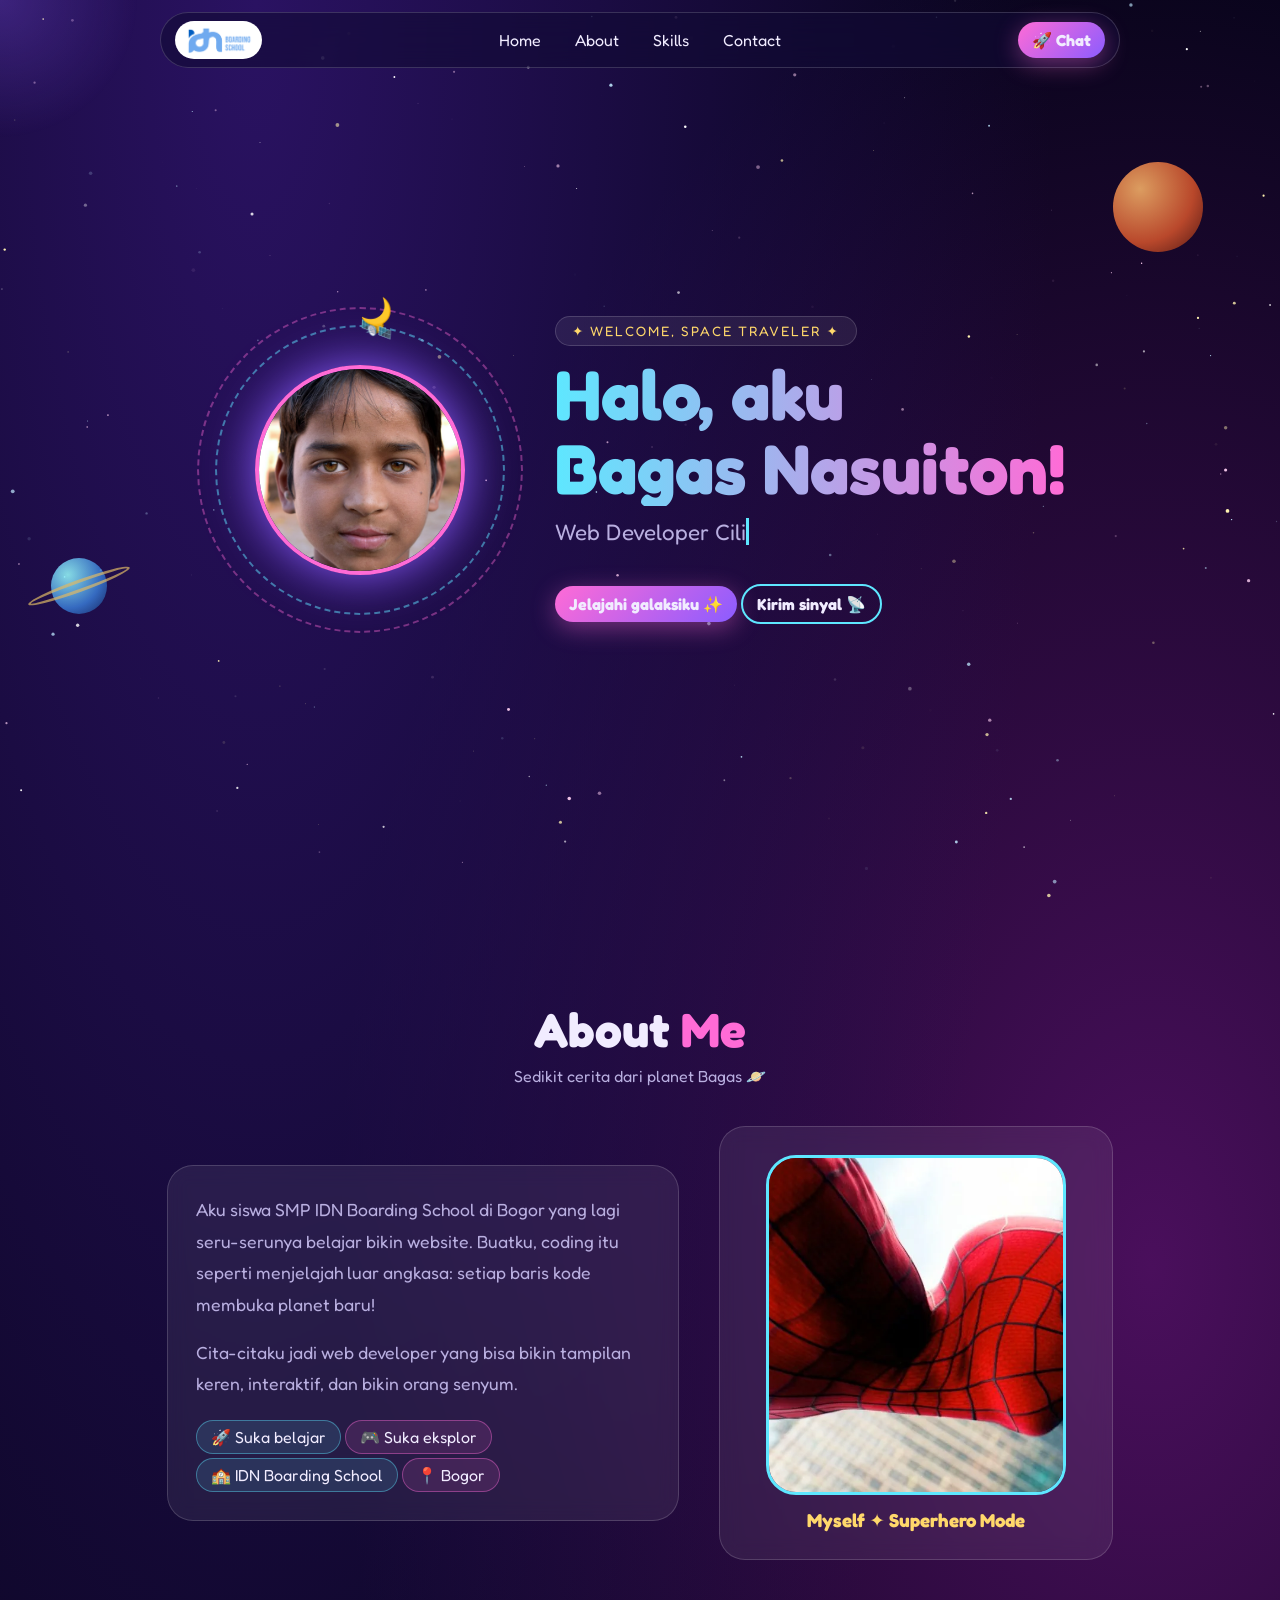
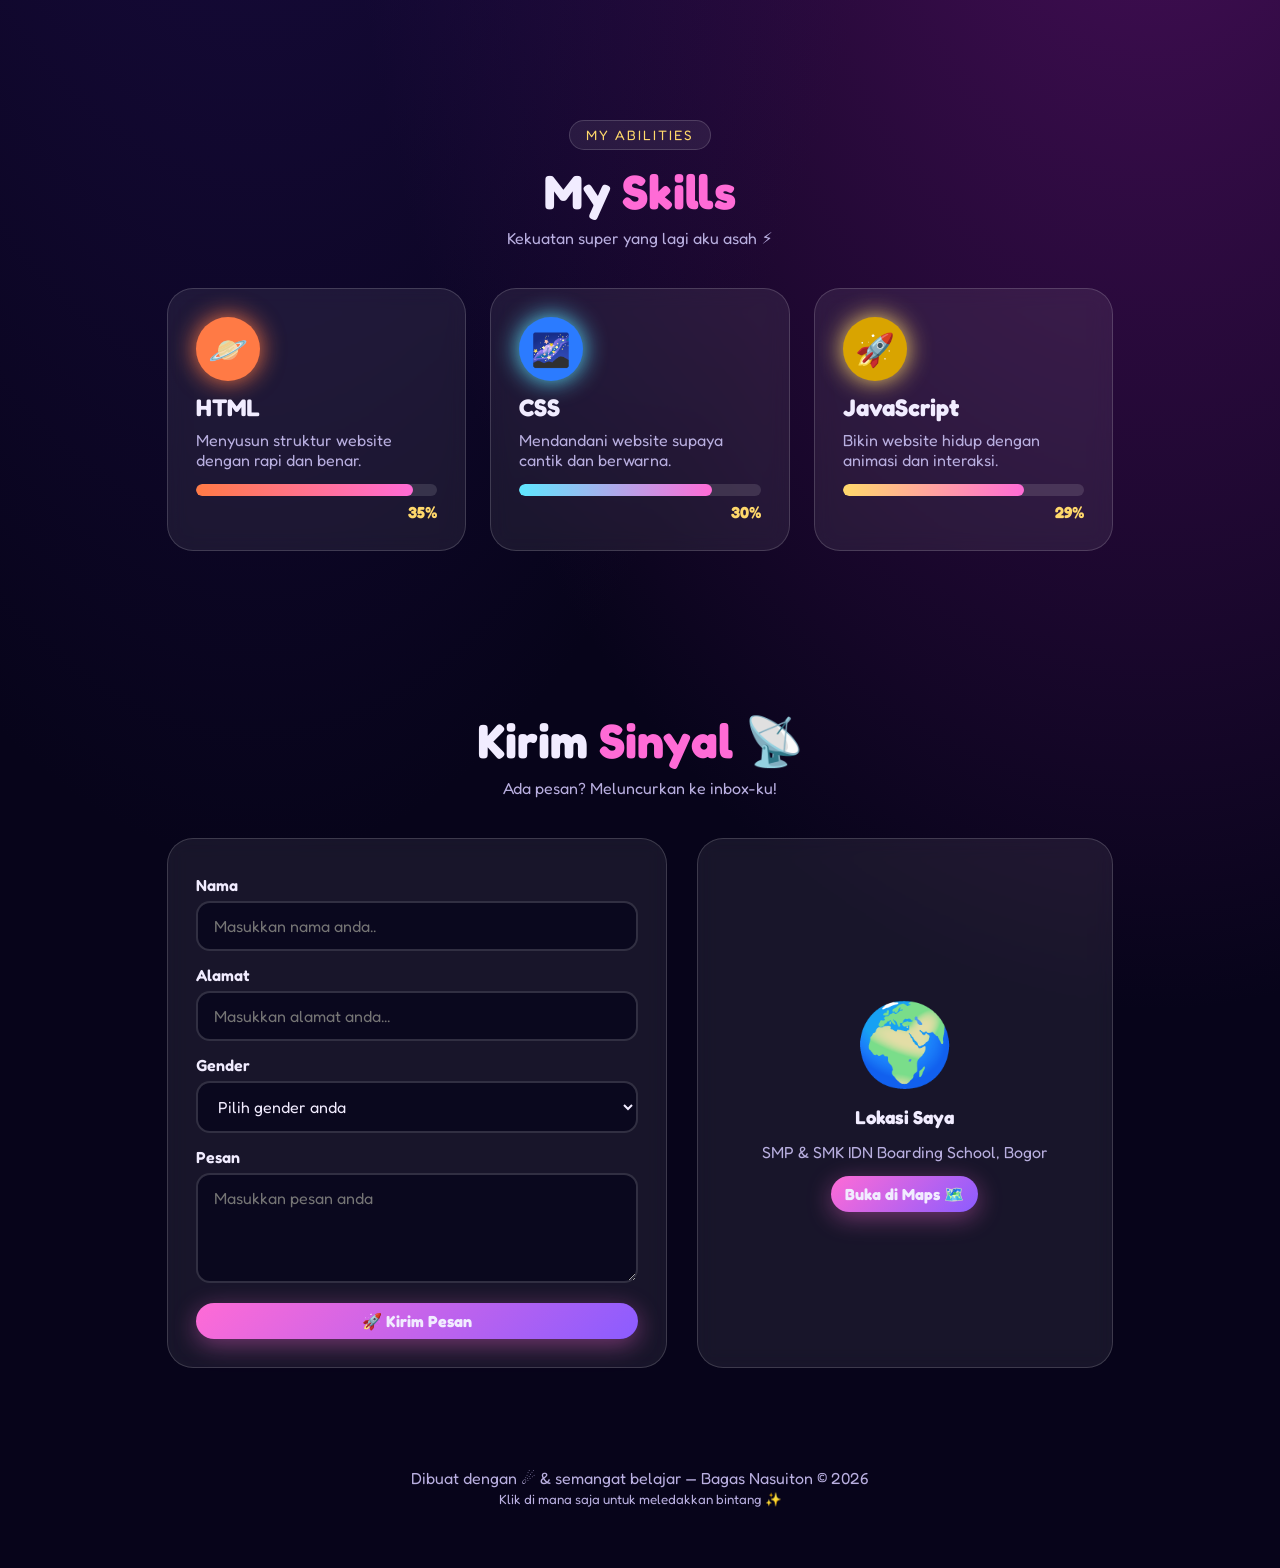
==== index.html @ 8c86d559 "first commit" ====
<!DOCTYPE html>
<html lang="id"><head><meta charset="UTF-8">
<meta name="viewport" content="width=device-width, initial-scale=1, viewport-fit=cover">
<title>Bagas Nasuiton — Galaxy Portfolio</title>
<link href="https://fonts.googleapis.com/css2?family=Fredoka:wght@400;600;700&display=swap" rel="stylesheet">
<link rel="stylesheet" href="style.css"></head><body>
<canvas id="stars"></canvas><div class="glow" id="glow"></div>
<div class="planet p1"></div><div class="planet p2"></div>
<nav><a class="logo" href="#home"><img src="images/logo-idn.png" alt="IDN"></a>
<div class="menu"><a href="#home">Home</a><a href="#about">About</a><a href="#skills">Skills</a><a href="#contact">Contact</a></div>
<a class="btn" href="https://wa.me/6289639154877?text=Halo%20saya%20dari%20website" target="_blank" rel="noopener">🚀 Chat</a></nav>
<main>
<section id="home" class="hero">
<div class="orbit"><div class="ring"><i>🛰️</i></div><div class="ring r2"><i>🌙</i></div><img class="av" src="images/profil.jpg" alt="Foto Bagas"></div>
<div><span class="tag">✦ WELCOME, SPACE TRAVELER ✦</span>
<h1>Halo, aku<br>Bagas Nasuiton!</h1>
<p class="t"><span id="typed"></span><span class="cur"></span></p>
<a class="btn" href="#about">Jelajahi galaksiku ✨</a> <a class="btn ghost" href="#contact">Kirim sinyal 📡</a></div>
</section>
<section id="about"><h2 class="sec rev">About <span>Me</span></h2><p class="sub rev">Sedikit cerita dari planet Bagas 🪐</p>
<div class="about"><div class="glass rev tilt"><p>Aku siswa SMP IDN Boarding School di Bogor yang lagi seru-serunya belajar bikin website. Buatku, coding itu seperti menjelajah luar angkasa: setiap baris kode membuka planet baru!</p><p>Cita-citaku jadi web developer yang bisa bikin tampilan keren, interaktif, dan bikin orang senyum.</p>
<div class="chips"><span>🚀 Suka belajar</span><span>🎮 Suka eksplor</span><span>🏫 IDN Boarding School</span><span>📍 Bogor</span></div></div>
<div class="glass me rev tilt"><img src="images/spiderman.webp" alt="Myself"><h3>Myself ✦ Superhero Mode</h3></div></div></section>
<section id="skills"><p style="text-align:center"><span class="tag">MY ABILITIES</span></p><h2 class="sec rev">My <span>Skills</span></h2><p class="sub rev">Kekuatan super yang lagi aku asah ⚡</p>
<div class="grid">
<div class="glass sk rev tilt" style="--c:#ff7a45"><div class="ic" style="background:#ff7a45"><b>🪐</b></div><h3>HTML</h3><p>Menyusun struktur website dengan rapi dan benar.</p><div class="bar"><div data-w="90"></div></div><div class="pc" data-n="90">0%</div></div>
<div class="glass sk rev tilt" style="--c:#5ee7ff"><div class="ic" style="background:#2b7bff"><b>🌌</b></div><h3>CSS</h3><p>Mendandani website supaya cantik dan berwarna.</p><div class="bar"><div data-w="80"></div></div><div class="pc" data-n="80">0%</div></div>
<div class="glass sk rev tilt" style="--c:#ffd86b"><div class="ic" style="background:#d9a400"><b>🚀</b></div><h3>JavaScript</h3><p>Bikin website hidup dengan animasi dan interaksi.</p><div class="bar"><div data-w="75"></div></div><div class="pc" data-n="75">0%</div></div>
</div></section>
<section id="contact"><h2 class="sec rev">Kirim <span>Sinyal</span> 📡</h2><p class="sub rev">Ada pesan? Meluncurkan ke inbox-ku!</p>
<div class="contact"><div class="glass rev"><form action="https://formsubmit.co/dion@idn.sch.id" method="POST">
<label>Nama</label><input type="text" name="nama" placeholder="Masukkan nama anda..">
<label>Alamat</label><input type="text" name="alamat" placeholder="Masukkan alamat anda...">
<label>Gender</label><select name="jenis_kelamin"><option>Pilih gender anda</option><option value="Pria">Pria</option><option value="Wanita">Wanita</option></select>
<label>Pesan</label><textarea name="pesan" placeholder="Masukkan pesan anda"></textarea>
<button class="btn" type="submit">🚀 Kirim Pesan</button></form></div>
<div class="glass loc rev"><div class="big">🌍</div><h3>Lokasi Saya</h3><p style="color:var(--mut)">SMP &amp; SMK IDN Boarding School, Bogor</p>
<a class="btn" target="_blank" rel="noopener" href="https://www.google.com/maps/search/?api=1&query=SMP+%26+SMK+IDN+Boarding+School">Buka di Maps 🗺️</a></div></div></section>
</main>
<footer>Dibuat dengan ☄️ & semangat belajar — Bagas Nasuiton © 2026<br><small>Klik di mana saja untuk meledakkan bintang ✨</small></footer>
<script src="script.js"></script></body></html>
---- style.css ----
:root{color-scheme:dark;--bg:#07041a;--bg2:#120a35;--card:rgba(255,255,255,.07);--line:rgba(255,255,255,.16);--tx:#f1ecff;--mut:#b9afe0;--pink:#ff6bd6;--cyan:#5ee7ff;--gold:#ffd86b;--vio:#8b5cff;box-sizing:border-box;padding-top:env(safe-area-inset-top,0px);padding-bottom:env(safe-area-inset-bottom,0px)}
html{scroll-behavior:smooth;scroll-padding-top:90px}
*{margin:0;padding:0;box-sizing:inherit}
body{background:radial-gradient(ellipse at 20% 0,#2a1262 0,transparent 55%),radial-gradient(ellipse at 90% 40%,#4a0f5c 0,transparent 50%),var(--bg);color:var(--tx);font-family:'Fredoka',system-ui,sans-serif;overflow-x:hidden;min-height:100%}
#stars{position:fixed;inset:0;z-index:0;pointer-events:none}
main,nav,footer{position:relative;z-index:2}
.glow{position:fixed;width:300px;height:300px;margin:-150px 0 0 -150px;border-radius:50%;background:radial-gradient(circle,rgba(139,92,255,.28),transparent 65%);pointer-events:none;z-index:1;transition:transform .12s}
nav{position:fixed;top:calc(12px + env(safe-area-inset-top,0px));left:50%;transform:translateX(-50%);width:min(960px,94%);display:flex;align-items:center;justify-content:space-between;gap:10px;padding:8px 14px;border-radius:60px;background:rgba(18,10,53,.6);backdrop-filter:blur(14px);border:1px solid var(--line);z-index:10}
.logo{background:#fff;border-radius:40px;padding:4px 10px;display:flex}.logo img{height:30px}
.menu{display:flex;gap:6px}.menu a,.btn{color:var(--tx);text-decoration:none;padding:8px 14px;border-radius:40px;transition:.3s}
.menu a:hover{background:rgba(255,255,255,.12);transform:translateY(-3px) rotate(-3deg)}
.btn{background:linear-gradient(135deg,var(--pink),var(--vio));font-weight:700;border:0;cursor:pointer;font:700 1rem Fredoka,sans-serif;display:inline-block;box-shadow:0 6px 24px rgba(255,107,214,.4)}
.btn:hover{transform:translateY(-4px) scale(1.06);box-shadow:0 10px 34px rgba(255,107,214,.7)}
.btn.ghost{background:transparent;border:2px solid var(--cyan);box-shadow:none}
section{padding:100px 6% 60px;max-width:1100px;margin:auto}
.hero{min-height:100vh;display:flex;align-items:center;justify-content:center;gap:50px;flex-wrap:wrap;text-align:left}
.orbit{position:relative;width:290px;height:290px;flex:none}
.orbit .av{position:absolute;inset:40px;border-radius:50%;object-fit:cover;width:210px;height:210px;border:4px solid var(--pink);box-shadow:0 0 50px var(--vio);animation:bob 4s ease-in-out infinite}
.ring{position:absolute;inset:0;border-radius:50%;border:2px dashed rgba(94,231,255,.5);animation:spin 14s linear infinite}
.ring.r2{inset:-18px;border-color:rgba(255,107,214,.4);animation-duration:22s;animation-direction:reverse}
.ring i{position:absolute;top:-14px;left:50%;font-style:normal;font-size:26px}
.hero h1{font-size:clamp(2.4rem,7vw,4.4rem);line-height:1.05;background:linear-gradient(90deg,var(--cyan),var(--pink),var(--gold),var(--cyan));background-size:300%;-webkit-background-clip:text;background-clip:text;color:transparent;animation:flow 6s linear infinite}
.hero p.t{font-size:1.4rem;margin:12px 0 22px;color:var(--mut);min-height:2em}.hero .cur{border-right:3px solid var(--cyan);animation:blink .8s infinite}
.tag{display:inline-block;background:var(--card);border:1px solid var(--line);padding:6px 16px;border-radius:40px;font-size:.85rem;letter-spacing:2px;color:var(--gold);margin-bottom:12px}
h2.sec{font-size:clamp(2rem,5vw,3rem);text-align:center;margin-bottom:8px}h2 span{color:var(--pink)}
.sub{text-align:center;color:var(--mut);margin-bottom:40px}
.about{display:grid;grid-template-columns:1.3fr 1fr;gap:40px;align-items:center}
.glass{background:var(--card);border:1px solid var(--line);border-radius:26px;padding:28px;backdrop-filter:blur(10px);transition:transform .2s,box-shadow .3s}
.glass:hover{box-shadow:0 0 40px rgba(139,92,255,.5)}
.about p{line-height:1.8;color:var(--mut);font-size:1.1rem;margin-bottom:16px}
.chips span{display:inline-block;margin:4px 4px 0 0;padding:6px 14px;border-radius:30px;background:rgba(94,231,255,.12);border:1px solid rgba(94,231,255,.4);animation:bob 3s ease-in-out infinite}
.chips span:nth-child(2n){animation-delay:.6s;background:rgba(255,107,214,.12);border-color:rgba(255,107,214,.4)}
.me{text-align:center}.me img{width:100%;max-width:300px;height:340px;object-fit:cover;border-radius:30px;border:3px solid var(--cyan);animation:bob 5s ease-in-out infinite}
.me h3{margin-top:10px;color:var(--gold)}
.grid{display:grid;grid-template-columns:repeat(auto-fit,minmax(250px,1fr));gap:24px}
.sk .ic{width:64px;height:64px;border-radius:50%;display:grid;place-items:center;font-size:32px;margin-bottom:12px;animation:spin 9s linear infinite;box-shadow:0 0 24px var(--c)}
.sk .ic b{font-weight:400;animation:spin 9s linear infinite reverse}
.sk h3{font-size:1.5rem}.sk p{color:var(--mut);margin:8px 0 14px}
.bar{height:12px;border-radius:12px;background:rgba(255,255,255,.12);overflow:hidden}
.bar div{height:100%;width:0;border-radius:12px;background:linear-gradient(90deg,var(--c),var(--pink));transition:width 1.6s cubic-bezier(.2,.9,.3,1.2)}
.pc{text-align:right;margin-top:6px;font-weight:700;color:var(--gold)}
form{display:flex;flex-direction:column;gap:6px}label{font-weight:600;margin-top:8px}
input,select,textarea{width:100%;padding:13px 16px;border-radius:14px;background:rgba(7,4,26,.7);border:2px solid var(--line);color:var(--tx);font:1rem Fredoka,sans-serif;outline:0;transition:.3s}
input:focus,select:focus,textarea:focus{border-color:var(--cyan);box-shadow:0 0 18px rgba(94,231,255,.5);transform:scale(1.015)}
textarea{min-height:110px;resize:vertical}form .btn{margin-top:14px}
.loc{text-align:center;display:flex;flex-direction:column;align-items:center;justify-content:center;gap:14px}
.loc .big{font-size:5rem;animation:bob 3s ease-in-out infinite}
.contact{display:grid;grid-template-columns:1.2fr 1fr;gap:30px}
footer{text-align:center;padding:40px 20px 60px;color:var(--mut)}
.rev{opacity:0;transform:translateY(40px) scale(.96);transition:1s cubic-bezier(.2,.8,.2,1)}.rev.in{opacity:1;transform:none}
.planet{position:fixed;border-radius:50%;z-index:1;pointer-events:none;opacity:.85}
.p1{width:90px;height:90px;right:6%;top:18%;background:radial-gradient(circle at 30% 30%,#ffb86b,#d6542c 60%,#5a1a10);animation:bob 7s ease-in-out infinite}
.p2{width:56px;height:56px;left:4%;top:62%;background:radial-gradient(circle at 30% 30%,#9ff,#3a7bd5 60%,#142a63);animation:bob 5s ease-in-out infinite reverse}
.p2::after{content:"";position:absolute;inset:22px -26px;border:3px solid rgba(255,216,107,.7);border-radius:50%;transform:rotate(-20deg)}
.pop{position:fixed;pointer-events:none;z-index:50;font-size:20px;animation:pop 1s ease-out forwards}
@keyframes spin{to{transform:rotate(360deg)}}@keyframes bob{50%{transform:translateY(-14px)}}
@keyframes flow{to{background-position:300%}}@keyframes blink{50%{border-color:transparent}}
@keyframes pop{to{transform:translate(var(--x),var(--y)) rotate(360deg) scale(.2);opacity:0}}
@media(max-width:760px){.menu a:not(:last-child){display:none}.about,.contact{grid-template-columns:1fr}.hero{text-align:center}.planet{display:none}}
@media(prefers-reduced-motion:reduce){*{animation:none!important;transition:none!important}.rev{opacity:1;transform:none}}
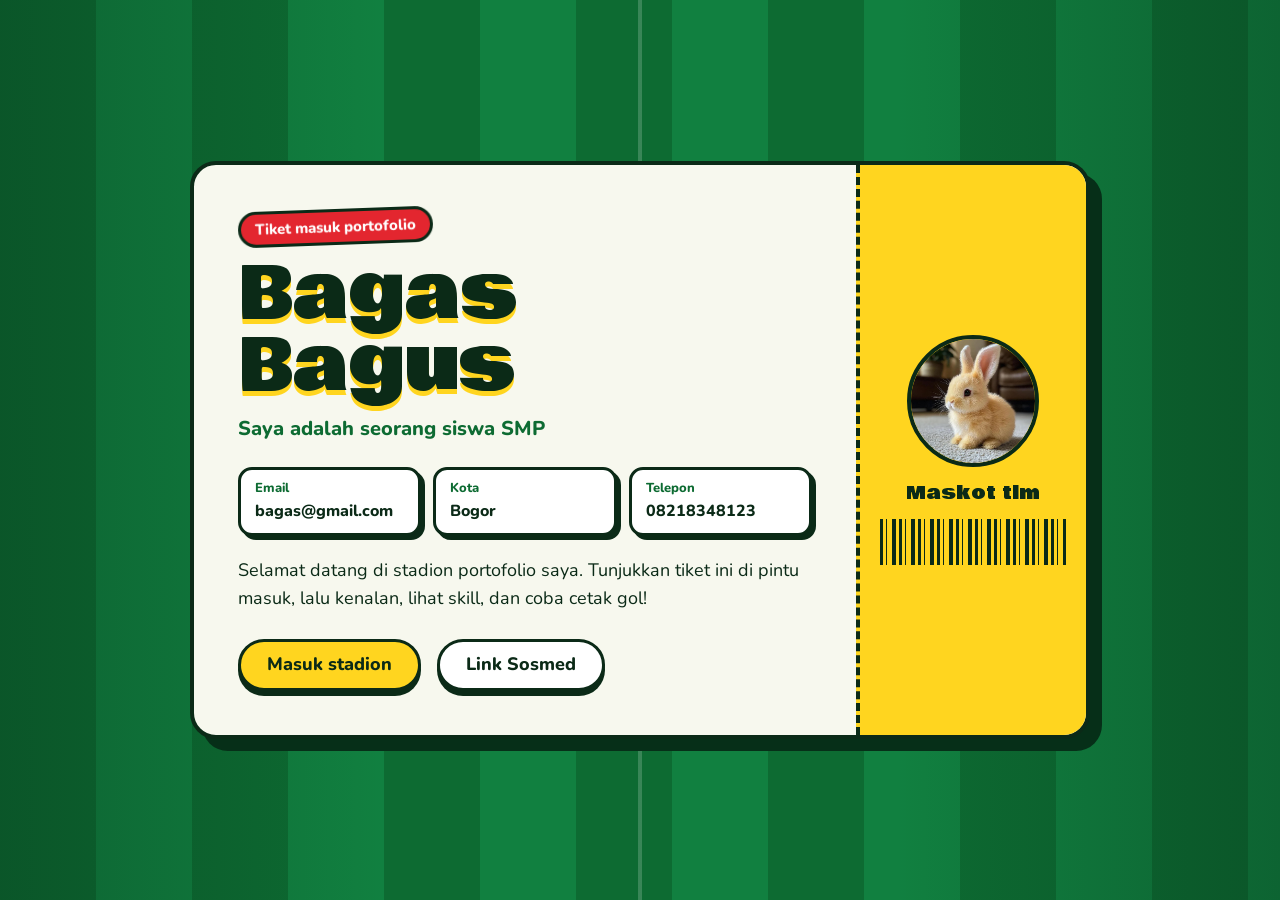
==== commit db3b3dc1: "first commit" ====
--- a/index.html
+++ b/index.html
@@ -1,41 +1,75 @@
 <!DOCTYPE html>
-<html lang="id"><head><meta charset="UTF-8">
-<meta name="viewport" content="width=device-width, initial-scale=1, viewport-fit=cover">
-<title>Bagas Nasuiton — Galaxy Portfolio</title>
-<link href="https://fonts.googleapis.com/css2?family=Fredoka:wght@400;600;700&display=swap" rel="stylesheet">
-<link rel="stylesheet" href="style.css"></head><body>
-<canvas id="stars"></canvas><div class="glow" id="glow"></div>
-<div class="planet p1"></div><div class="planet p2"></div>
-<nav><a class="logo" href="#home"><img src="images/logo-idn.png" alt="IDN"></a>
-<div class="menu"><a href="#home">Home</a><a href="#about">About</a><a href="#skills">Skills</a><a href="#contact">Contact</a></div>
-<a class="btn" href="https://wa.me/6289639154877?text=Halo%20saya%20dari%20website" target="_blank" rel="noopener">🚀 Chat</a></nav>
-<main>
-<section id="home" class="hero">
-<div class="orbit"><div class="ring"><i>🛰️</i></div><div class="ring r2"><i>🌙</i></div><img class="av" src="images/profil.jpg" alt="Foto Bagas"></div>
-<div><span class="tag">✦ WELCOME, SPACE TRAVELER ✦</span>
-<h1>Halo, aku<br>Bagas Nasuiton!</h1>
-<p class="t"><span id="typed"></span><span class="cur"></span></p>
-<a class="btn" href="#about">Jelajahi galaksiku ✨</a> <a class="btn ghost" href="#contact">Kirim sinyal 📡</a></div>
-</section>
-<section id="about"><h2 class="sec rev">About <span>Me</span></h2><p class="sub rev">Sedikit cerita dari planet Bagas 🪐</p>
-<div class="about"><div class="glass rev tilt"><p>Aku siswa SMP IDN Boarding School di Bogor yang lagi seru-serunya belajar bikin website. Buatku, coding itu seperti menjelajah luar angkasa: setiap baris kode membuka planet baru!</p><p>Cita-citaku jadi web developer yang bisa bikin tampilan keren, interaktif, dan bikin orang senyum.</p>
-<div class="chips"><span>🚀 Suka belajar</span><span>🎮 Suka eksplor</span><span>🏫 IDN Boarding School</span><span>📍 Bogor</span></div></div>
-<div class="glass me rev tilt"><img src="images/spiderman.webp" alt="Myself"><h3>Myself ✦ Superhero Mode</h3></div></div></section>
-<section id="skills"><p style="text-align:center"><span class="tag">MY ABILITIES</span></p><h2 class="sec rev">My <span>Skills</span></h2><p class="sub rev">Kekuatan super yang lagi aku asah ⚡</p>
-<div class="grid">
-<div class="glass sk rev tilt" style="--c:#ff7a45"><div class="ic" style="background:#ff7a45"><b>🪐</b></div><h3>HTML</h3><p>Menyusun struktur website dengan rapi dan benar.</p><div class="bar"><div data-w="90"></div></div><div class="pc" data-n="90">0%</div></div>
-<div class="glass sk rev tilt" style="--c:#5ee7ff"><div class="ic" style="background:#2b7bff"><b>🌌</b></div><h3>CSS</h3><p>Mendandani website supaya cantik dan berwarna.</p><div class="bar"><div data-w="80"></div></div><div class="pc" data-n="80">0%</div></div>
-<div class="glass sk rev tilt" style="--c:#ffd86b"><div class="ic" style="background:#d9a400"><b>🚀</b></div><h3>JavaScript</h3><p>Bikin website hidup dengan animasi dan interaksi.</p><div class="bar"><div data-w="75"></div></div><div class="pc" data-n="75">0%</div></div>
-</div></section>
-<section id="contact"><h2 class="sec rev">Kirim <span>Sinyal</span> 📡</h2><p class="sub rev">Ada pesan? Meluncurkan ke inbox-ku!</p>
-<div class="contact"><div class="glass rev"><form action="https://formsubmit.co/dion@idn.sch.id" method="POST">
-<label>Nama</label><input type="text" name="nama" placeholder="Masukkan nama anda..">
-<label>Alamat</label><input type="text" name="alamat" placeholder="Masukkan alamat anda...">
-<label>Gender</label><select name="jenis_kelamin"><option>Pilih gender anda</option><option value="Pria">Pria</option><option value="Wanita">Wanita</option></select>
-<label>Pesan</label><textarea name="pesan" placeholder="Masukkan pesan anda"></textarea>
-<button class="btn" type="submit">🚀 Kirim Pesan</button></form></div>
-<div class="glass loc rev"><div class="big">🌍</div><h3>Lokasi Saya</h3><p style="color:var(--mut)">SMP &amp; SMK IDN Boarding School, Bogor</p>
-<a class="btn" target="_blank" rel="noopener" href="https://www.google.com/maps/search/?api=1&query=SMP+%26+SMK+IDN+Boarding+School">Buka di Maps 🗺️</a></div></div></section>
-</main>
-<footer>Dibuat dengan ☄️ & semangat belajar — Bagas Nasuiton © 2026<br><small>Klik di mana saja untuk meledakkan bintang ✨</small></footer>
-<script src="script.js"></script></body></html>
+<html lang="id">
+<head>
+    <meta charset="UTF-8">
+    <meta name="viewport" content="width=device-width, initial-scale=1.0">
+    <meta name="theme-color" content="#0d6b32">
+    <title>Tiket Masuk | Bagas Bagus</title>
+    <link rel="icon" href="data:image/svg+xml,<svg xmlns=%22http://www.w3.org/2000/svg%22 viewBox=%220 0 100 100%22><text y=%22.9em%22 font-size=%2290%22>⚽</text></svg>">
+    <link rel="stylesheet" href="fonts.css">
+    <link rel="stylesheet" href="main.css">
+</head>
+<body>
+
+    <svg class="sprite" width="0" height="0" aria-hidden="true" focusable="false">
+        <defs><clipPath id="ballclip"><circle cx="50" cy="50" r="47"/></clipPath></defs>
+        <symbol id="ball" viewBox="0 0 100 100">
+            <circle cx="50" cy="50" r="47" fill="#fff" stroke="#0b2a17" stroke-width="4"/>
+            <g clip-path="url(#ballclip)" fill="#0b2a17">
+                <polygon points="50,33 66,45 60,64 40,64 34,45"/>
+                <circle cx="50" cy="0" r="13"/><circle cx="97.5" cy="34.5" r="13"/>
+                <circle cx="79.4" cy="90.5" r="13"/><circle cx="20.6" cy="90.5" r="13"/>
+                <circle cx="2.5" cy="34.5" r="13"/>
+            </g>
+            <g stroke="#0b2a17" stroke-width="3" stroke-linecap="round">
+                <line x1="50" y1="33" x2="50" y2="12"/><line x1="66" y1="45" x2="86" y2="38"/>
+                <line x1="60" y1="64" x2="72" y2="81"/><line x1="40" y1="64" x2="28" y2="81"/>
+                <line x1="34" y1="45" x2="14" y2="38"/>
+            </g>
+        </symbol>
+    </svg>
+
+    <!-- bola-bola yang melayang di latar -->
+    <div class="floaters" aria-hidden="true">
+        <svg style="--x:6%;  --s:54px; --t:7s;  --d:0s"><use href="#ball"/></svg>
+        <svg style="--x:22%; --s:34px; --t:9s;  --d:-3s"><use href="#ball"/></svg>
+        <svg style="--x:44%; --s:46px; --t:8s;  --d:-5s"><use href="#ball"/></svg>
+        <svg style="--x:68%; --s:30px; --t:10s; --d:-1s"><use href="#ball"/></svg>
+        <svg style="--x:82%; --s:58px; --t:7.5s;--d:-4s"><use href="#ball"/></svg>
+        <svg style="--x:94%; --s:36px; --t:9.5s;--d:-6s"><use href="#ball"/></svg>
+    </div>
+
+    <main class="gate">
+        <article class="ticket" id="ticket">
+
+            <div class="ticket-main">
+                <p class="ticket-kind">Tiket masuk portofolio</p>
+                <h1>Bagas Bagus</h1>
+                <p class="role">Saya adalah seorang siswa SMP</p>
+
+                <dl class="info">
+                    <div><dt>Email</dt><dd class="email">bagas@gmail.com</dd></div>
+                    <div><dt>Kota</dt><dd>Bogor</dd></div>
+                    <div><dt>Telepon</dt><dd class="nomor_telpon">08218348123</dd></div>
+                </dl>
+
+                <p class="text">Selamat datang di stadion portofolio saya. Tunjukkan tiket ini di pintu masuk, lalu kenalan, lihat skill, dan coba cetak gol!</p>
+
+                <div class="actions">
+                    <a class="btn btn-yellow kontak" id="enter" href="page2.html">Masuk stadion</a>
+                    <a class="btn btn-chalk" href="https://www.youtube.com/" target="_blank" rel="noopener">Link Sosmed</a>
+                </div>
+            </div>
+
+            <div class="ticket-stub">
+                <img class="gambar" src="kelinci.jpg" alt="Maskot tim: anak kelinci berbulu kuning" width="1500" height="1500">
+                <p class="mascot">Maskot tim</p>
+                <div class="barcode" aria-hidden="true"></div>
+            </div>
+
+        </article>
+    </main>
+
+    <script src="main.js"></script>
+</body>
+</html>
--- a/fonts.css
+++ b/fonts.css
@@ -0,0 +1,29 @@
+/* Font disimpan lokal di folder fonts/ supaya website tetap tampil benar tanpa internet */
+@font-face{
+    font-family:"Bowlby One";
+    font-style:normal;
+    font-weight:400;
+    font-display:swap;
+    src:url("fonts/bowlby-one-latin-400-normal.woff2") format("woff2");
+}
+@font-face{
+    font-family:"Nunito";
+    font-style:normal;
+    font-weight:400;
+    font-display:swap;
+    src:url("fonts/nunito-latin-400-normal.woff2") format("woff2");
+}
+@font-face{
+    font-family:"Nunito";
+    font-style:normal;
+    font-weight:600;
+    font-display:swap;
+    src:url("fonts/nunito-latin-600-normal.woff2") format("woff2");
+}
+@font-face{
+    font-family:"Nunito";
+    font-style:normal;
+    font-weight:800;
+    font-display:swap;
+    src:url("fonts/nunito-latin-800-normal.woff2") format("woff2");
+}
--- a/main.css
+++ b/main.css
@@ -0,0 +1,211 @@
+/* ==========================================================
+   HALAMAN DEPAN — Tiket masuk stadion
+   ========================================================== */
+
+:root{
+    --pitch:#0d6b32;
+    --pitch-light:#118040;
+    --night:#062f18;
+    --chalk:#f7f8ee;
+    --ink:#0b2a17;
+    --yellow:#ffd51f;
+    --red:#e3262f;
+
+    --display:"Bowlby One","Arial Black",Impact,sans-serif;
+    --body:"Nunito",system-ui,-apple-system,"Segoe UI",sans-serif;
+    --spring:cubic-bezier(.3,1.5,.5,1);
+}
+
+*{ margin:0; padding:0; box-sizing:border-box; }
+
+body{
+    min-height:100svh;
+    display:grid;
+    place-items:center;
+    padding:32px 16px;
+    font-family:var(--body);
+    font-size:18px;
+    line-height:1.6;
+    color:var(--ink);
+    overflow-x:hidden;
+    background:
+        radial-gradient(circle at 50% 50%, transparent 0 190px, rgba(255,255,255,.18) 190px 194px, transparent 194px),
+        linear-gradient(rgba(255,255,255,.18),rgba(255,255,255,.18)) center / 4px 100% no-repeat,
+        linear-gradient(90deg, rgba(6,47,24,.35), transparent 30%, transparent 70%, rgba(6,47,24,.35)),
+        repeating-linear-gradient(90deg, var(--pitch) 0 96px, var(--pitch-light) 96px 192px);
+}
+
+.sprite{ position:absolute; width:0; height:0; overflow:hidden; }
+img{ max-width:100%; display:block; }
+
+:focus-visible{ outline:3px solid var(--yellow); outline-offset:3px; }
+.ticket :focus-visible{ outline-color:var(--ink); }
+
+/* ---------- bola melayang ---------- */
+.floaters{ position:fixed; inset:0; pointer-events:none; overflow:hidden; }
+.floaters svg{
+    position:absolute;
+    left:var(--x);
+    bottom:-80px;
+    width:var(--s);
+    height:var(--s);
+    opacity:.9;
+    animation:float var(--t) linear var(--d) infinite;
+}
+@keyframes float{
+    0%  { transform:translateY(0) rotate(0); }
+    100%{ transform:translateY(-120vh) rotate(540deg); }
+}
+
+/* ---------- tiket ---------- */
+.gate{ position:relative; z-index:1; width:100%; max-width:900px; perspective:1200px; }
+
+.ticket{
+    position:relative;
+    display:grid;
+    grid-template-columns:1fr 230px;
+    background:var(--chalk);
+    border:4px solid var(--ink);
+    border-radius:26px;
+    box-shadow:12px 12px 0 var(--night);
+    animation:drop 1.1s var(--spring) both;
+}
+@keyframes drop{
+    0%  { opacity:0; transform:translateY(-110vh) rotate(-14deg); }
+    55% { opacity:1; }
+    100%{ opacity:1; transform:none; }
+}
+
+.ticket-main{ padding:clamp(26px,4vw,44px); }
+
+.ticket-kind{
+    display:inline-block;
+    margin-bottom:14px;
+    padding:3px 14px;
+    background:var(--red);
+    color:#fff;
+    border:3px solid var(--ink);
+    border-radius:999px;
+    font-size:15px;
+    font-weight:800;
+    transform:rotate(-2deg);
+}
+
+h1{
+    font-family:var(--display);
+    font-weight:400;
+    font-size:clamp(40px,7vw,72px);
+    line-height:1;
+    text-shadow:0 5px 0 var(--yellow);
+}
+.role{ margin-top:10px; font-size:20px; font-weight:800; color:var(--pitch); }
+
+.info{
+    margin-top:22px;
+    display:grid;
+    grid-template-columns:repeat(auto-fit,minmax(150px,1fr));
+    gap:12px;
+}
+.info div{
+    padding:8px 14px;
+    background:#fff;
+    border:3px solid var(--ink);
+    border-radius:14px;
+    box-shadow:4px 4px 0 var(--ink);
+    transition:transform .25s var(--spring);
+}
+.info div:hover{ transform:translateY(-4px) rotate(-1.5deg); }
+.info dt{ font-size:13px; font-weight:800; color:var(--pitch); }
+.info dd{ font-weight:800; font-size:16px; overflow-wrap:anywhere; }
+
+.text{ margin-top:20px; max-width:52ch; }
+
+.actions{ margin-top:26px; display:flex; flex-wrap:wrap; gap:16px; }
+
+.btn{
+    display:inline-flex;
+    align-items:center;
+    justify-content:center;
+    padding:12px 26px;
+    border:3px solid var(--ink);
+    border-radius:999px;
+    font:800 18px/1.2 var(--body);
+    color:var(--ink);
+    text-decoration:none;
+    box-shadow:0 5px 0 var(--ink);
+    transition:transform .18s var(--spring), box-shadow .18s;
+}
+.btn:hover{ transform:translateY(-3px); box-shadow:0 8px 0 var(--ink); }
+.btn:active{ transform:translateY(4px); box-shadow:0 1px 0 var(--ink); }
+.btn-yellow{ background:var(--yellow); }
+.btn-chalk{ background:#fff; }
+.kontak{ animation:nudge 2.4s ease-in-out 1.6s infinite; }
+@keyframes nudge{
+    0%,86%,100%{ transform:none; }
+    90%{ transform:translateX(-6px) rotate(-2deg); }
+    94%{ transform:translateX(6px) rotate(2deg); }
+}
+
+/* ---------- sobekan tiket ---------- */
+.ticket-stub{
+    position:relative;
+    display:flex;
+    flex-direction:column;
+    align-items:center;
+    justify-content:center;
+    gap:12px;
+    padding:28px 20px;
+    border-left:4px dashed var(--ink);
+    background:var(--yellow);
+    border-radius:0 22px 22px 0;
+}
+.ticket-stub .gambar{
+    width:132px;
+    height:132px;
+    object-fit:cover;
+    border:4px solid var(--ink);
+    border-radius:50%;
+    background:#fff;
+    animation:wobble 3.2s ease-in-out infinite;
+}
+@keyframes wobble{
+    0%,100%{ transform:rotate(-5deg); }
+    50%    { transform:rotate(5deg) translateY(-6px); }
+}
+.mascot{ font-family:var(--display); font-size:18px; }
+.barcode{
+    width:100%;
+    height:46px;
+    background:repeating-linear-gradient(90deg,var(--ink) 0 3px,transparent 3px 6px,var(--ink) 6px 7px,transparent 7px 12px,var(--ink) 12px 16px,transparent 16px 19px);
+}
+
+/* ---------- masuk gerbang ---------- */
+.ticket.leave{ animation:leave .55s cubic-bezier(.6,-.3,.8,.5) forwards; }
+@keyframes leave{
+    to{ opacity:0; transform:translateY(-120vh) rotate(8deg); }
+}
+
+/* ---------- responsif ---------- */
+@media (max-width:720px){
+    .ticket{ grid-template-columns:1fr; }
+    .ticket-stub{
+        flex-direction:row;
+        flex-wrap:wrap;
+        justify-content:center;
+        border-left:0;
+        border-top:4px dashed var(--ink);
+        border-radius:0 0 22px 22px;
+    }
+    .ticket-stub .gambar{ width:84px; height:84px; }
+    .barcode{ width:min(100%,220px); }
+}
+
+@media (prefers-reduced-motion:reduce){
+    *,*::before,*::after{
+        animation-duration:.01ms !important;
+        animation-iteration-count:1 !important;
+        animation-delay:0s !important;
+        transition-duration:.01ms !important;
+    }
+    .floaters{ display:none; }
+}
